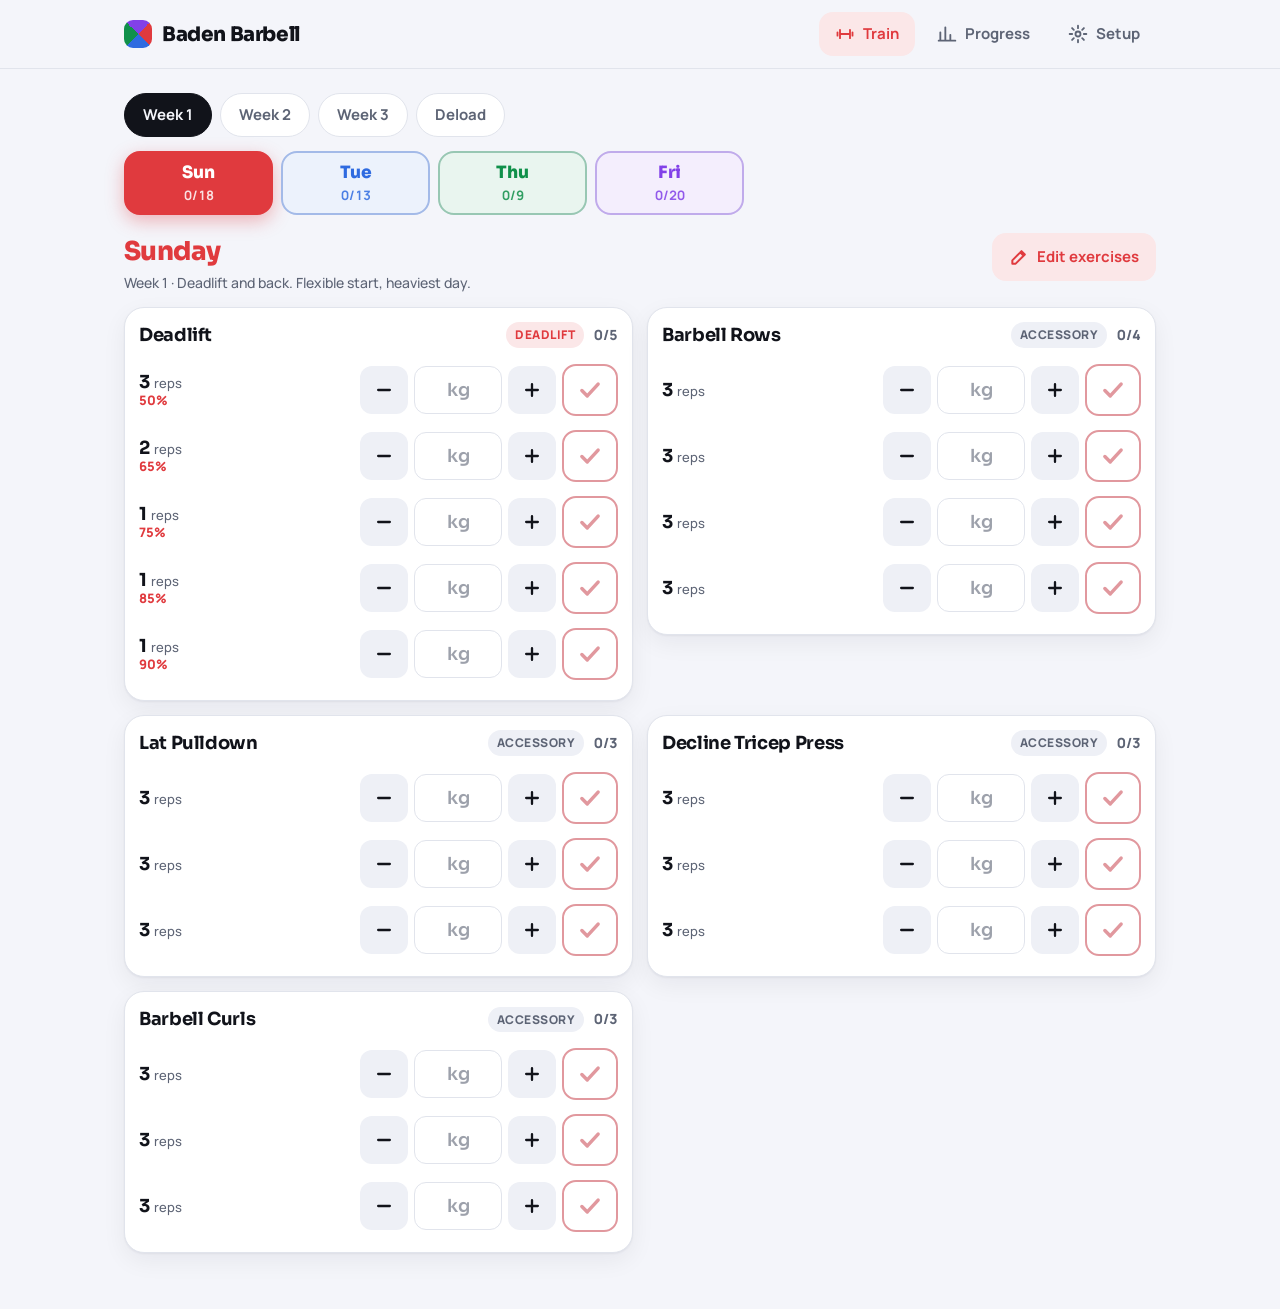
==== index.html @ 3d2f4e99 "Rebuild Baden Barbell as a plain HTML/CSS/JS offline PWA Replaces the Next.js app with a single page" ====
<!doctype html>
<html lang="en">
<head>
  <meta charset="utf-8">
  <meta name="viewport" content="width=device-width, initial-scale=1, viewport-fit=cover">
  <title>Baden Barbell</title>
  <meta name="description" content="Personal workout log">
  <meta name="theme-color" content="#f4f5fa" media="(prefers-color-scheme: light)">
  <meta name="theme-color" content="#0c0e14" media="(prefers-color-scheme: dark)">
  <meta name="mobile-web-app-capable" content="yes">
  <meta name="apple-mobile-web-app-capable" content="yes">
  <meta name="apple-mobile-web-app-status-bar-style" content="default">
  <meta name="apple-mobile-web-app-title" content="Baden Barbell">
  <link rel="manifest" href="manifest.webmanifest">
  <link rel="icon" href="icons/icon.svg" type="image/svg+xml">
  <link rel="apple-touch-icon" href="icons/apple-touch-icon.png">
  <link rel="preconnect" href="https://fonts.googleapis.com">
  <link rel="preconnect" href="https://fonts.gstatic.com" crossorigin>
  <link rel="stylesheet" href="https://fonts.googleapis.com/css2?family=Manrope:wght@400;500;600;700;800&family=Sora:wght@600;700;800&display=swap">
  <link rel="stylesheet" href="styles.css">
</head>
<body data-day="sun">
  <header class="top">
    <div class="top-in">
      <div class="brand">
        <span class="mark" aria-hidden="true"></span>
        <h1>Baden Barbell</h1>
      </div>
      <nav class="tabs" aria-label="Main">
        <button class="tab on" data-act="tab" data-tab="train">
          <svg viewBox="0 0 24 24" aria-hidden="true"><path d="M3 10v4M6 7v10M18 7v10M21 10v4M6 12h12"/></svg>
          <span>Train</span>
        </button>
        <button class="tab" data-act="tab" data-tab="progress">
          <svg viewBox="0 0 24 24" aria-hidden="true"><path d="M4 20V10M10 20V4M16 20v-7M22 20H2"/></svg>
          <span>Progress</span>
        </button>
        <button class="tab" data-act="tab" data-tab="setup">
          <svg viewBox="0 0 24 24" aria-hidden="true"><circle cx="12" cy="12" r="3"/><path d="M12 2v3M12 19v3M2 12h3M19 12h3M4.9 4.9l2.1 2.1M17 17l2.1 2.1M4.9 19.1L7 17M17 7l2.1-2.1"/></svg>
          <span>Setup</span>
        </button>
      </nav>
    </div>
  </header>

  <main>
    <section id="train" class="view"></section>
    <section id="progress" class="view" hidden></section>
    <section id="setup" class="view" hidden></section>
  </main>

  <div id="toast" class="toast" role="status" aria-live="polite"></div>

  <script src="app.js"></script>
</body>
</html>
---- styles.css ----
/* Baden Barbell */
:root {
  --sun: #e03a3e;
  --tue: #2f6be0;
  --thu: #10904a;
  --fri: #8240e8;

  --bg: #f4f5fa;
  --surface: #ffffff;
  --surface-2: #eef0f6;
  --text: #11131a;
  --muted: #5d6475;
  --line: #e1e4ec;
  --shadow: 0 1px 2px rgba(16, 20, 40, .05), 0 8px 24px rgba(16, 20, 40, .06);
  --ink-mix: black;
  --ink-amt: 0%;

  --accent: var(--sun);
  --accent-ink: color-mix(in srgb, var(--accent), var(--ink-mix) var(--ink-amt));
  --accent-soft: color-mix(in srgb, var(--accent) 12%, var(--surface));
  --accent-soft-2: color-mix(in srgb, var(--accent) 22%, var(--surface));

  --radius: 20px;
  --tap: 48px;
  --head: "Sora", system-ui, sans-serif;
  --body: "Manrope", system-ui, sans-serif;
  color-scheme: light;
}

@media (prefers-color-scheme: dark) {
  :root {
    --bg: #0c0e14;
    --surface: #161a23;
    --surface-2: #20242f;
    --text: #f2f4f8;
    --muted: #9aa3b5;
    --line: #2a3040;
    --shadow: none;
    --ink-mix: white;
    --ink-amt: 35%;
    color-scheme: dark;
  }
}

body[data-day="sun"] { --accent: var(--sun); }
body[data-day="tue"] { --accent: var(--tue); }
body[data-day="thu"] { --accent: var(--thu); }
body[data-day="fri"] { --accent: var(--fri); }

* { box-sizing: border-box; }
html { -webkit-text-size-adjust: 100%; }
body {
  margin: 0;
  background: var(--bg);
  color: var(--text);
  font: 500 16px/1.45 var(--body);
  -webkit-tap-highlight-color: transparent;
  padding-bottom: calc(84px + env(safe-area-inset-bottom));
}
h1, h2, h3 { font-family: var(--head); margin: 0; letter-spacing: -.02em; }
button, input, select, textarea { font: inherit; color: inherit; }
button { cursor: pointer; }
[hidden] { display: none !important; }
:focus-visible { outline: 3px solid var(--accent-ink); outline-offset: 2px; }

/* Header */
.top {
  position: sticky; top: 0; z-index: 10;
  background: var(--bg);
  border-bottom: 1px solid var(--line);
  padding-top: env(safe-area-inset-top);
}
.top-in { max-width: 1080px; margin: 0 auto; padding: 10px 16px; display: flex; align-items: center; gap: 16px; }
.brand { display: flex; align-items: center; gap: 10px; }
.brand h1 { font-size: 20px; font-weight: 800; }
.mark {
  width: 28px; height: 28px; border-radius: 9px;
  background: conic-gradient(from 45deg, var(--sun) 0 25%, var(--tue) 0 50%, var(--thu) 0 75%, var(--fri) 0);
}

/* Tabs: bottom bar on phone, top on desktop */
.tabs {
  position: fixed; left: 0; right: 0; bottom: 0; z-index: 10;
  display: grid; grid-template-columns: repeat(3, 1fr);
  background: var(--surface);
  border-top: 1px solid var(--line);
  padding: 6px 8px calc(6px + env(safe-area-inset-bottom));
}
.tab {
  min-height: 60px; border: 0; background: none; border-radius: 14px;
  display: flex; flex-direction: column; align-items: center; justify-content: center; gap: 3px;
  color: var(--muted); font-weight: 700; font-size: 13px;
}
.tab svg { width: 24px; height: 24px; fill: none; stroke: currentColor; stroke-width: 2.2; stroke-linecap: round; stroke-linejoin: round; }
.tab.on { color: var(--accent-ink); background: var(--accent-soft); }

main { max-width: 1080px; margin: 0 auto; padding: 16px; }

/* Week pills */
.pills { display: flex; gap: 8px; overflow-x: auto; scrollbar-width: none; margin: 0 -16px 12px; padding: 0 16px; }
.pills::-webkit-scrollbar { display: none; }
.pill {
  flex: 1 1 0; min-height: 44px; padding: 0 10px; border-radius: 999px;
  border: 1.5px solid var(--line); background: var(--surface);
  font-weight: 700; font-size: 15px; color: var(--muted); white-space: nowrap;
}
.pill.on { background: var(--text); border-color: var(--text); color: var(--bg); }

/* Day buttons */
.days { display: grid; grid-template-columns: repeat(4, 1fr); gap: 8px; margin-bottom: 18px; }
.daybtn {
  --c: var(--sun);
  min-height: 64px; border-radius: 16px; border: 2px solid color-mix(in srgb, var(--c) 35%, var(--line));
  background: color-mix(in srgb, var(--c) 9%, var(--surface));
  color: color-mix(in srgb, var(--c), var(--ink-mix) var(--ink-amt));
  display: flex; flex-direction: column; align-items: center; justify-content: center; gap: 1px;
}
.daybtn .dn { font-family: var(--head); font-weight: 800; font-size: 17px; }
.daybtn .dc { font-size: 13px; font-weight: 700; opacity: .85; font-variant-numeric: tabular-nums; }
.daybtn.on { background: var(--c); border-color: var(--c); color: #fff; box-shadow: 0 6px 18px color-mix(in srgb, var(--c) 35%, transparent); }
.daybtn.full .dc::after { content: " ✓"; }

/* Day head */
.dayhead { display: flex; align-items: flex-start; justify-content: space-between; gap: 12px; margin-bottom: 14px; }
.dayhead h2 { font-size: 26px; font-weight: 800; color: var(--accent-ink); }
.dayhead p { margin: 2px 0 0; color: var(--muted); font-size: 14px; }

.btn {
  min-height: var(--tap); padding: 0 16px; border-radius: 14px;
  border: 1.5px solid var(--line); background: var(--surface); font-weight: 700; font-size: 15px;
  display: inline-flex; align-items: center; justify-content: center; gap: 8px; white-space: nowrap;
}
.btn.primary { background: var(--accent); border-color: var(--accent); color: #fff; }
.btn.soft { background: var(--accent-soft); border-color: transparent; color: var(--accent-ink); }
.btn.danger { color: var(--sun); border-color: color-mix(in srgb, var(--sun) 40%, var(--line)); }
.btn.armed { background: var(--sun); border-color: var(--sun); color: #fff; }
.btn.block { width: 100%; }
.btn svg { width: 20px; height: 20px; fill: none; stroke: currentColor; stroke-width: 2.4; stroke-linecap: round; stroke-linejoin: round; }

/* Exercise cards */
.cards { display: grid; gap: 14px; }
.card {
  background: var(--surface); border-radius: var(--radius); box-shadow: var(--shadow);
  border: 1px solid var(--line); padding: 14px; overflow: hidden;
}
.card-h { display: flex; align-items: center; gap: 10px; margin-bottom: 10px; }
.card-h h3 { font-size: 18px; font-weight: 700; flex: 1; min-width: 0; }
.chip {
  font-size: 12px; font-weight: 800; text-transform: uppercase; letter-spacing: .04em;
  padding: 4px 9px; border-radius: 999px; background: var(--surface-2); color: var(--muted); white-space: nowrap;
}
.chip.lift { background: var(--accent-soft); color: var(--accent-ink); }
.count { font-weight: 800; font-size: 14px; color: var(--muted); font-variant-numeric: tabular-nums; white-space: nowrap; }
.count.full { color: var(--accent-ink); }
.empty { color: var(--muted); font-size: 14px; padding: 6px 2px; }

/* Set rows */
.set {
  display: grid; grid-template-columns: minmax(58px, 1fr) var(--tap) minmax(64px, 88px) var(--tap) 56px;
  align-items: center; gap: 6px; padding: 6px; margin: 0 -6px; border-radius: 14px;
  transition: background .15s;
}
.set + .set { margin-top: 2px; }
.set.done { background: var(--accent-soft); }
.lbl { display: flex; flex-wrap: wrap; align-items: baseline; column-gap: 4px; line-height: 1.15; min-width: 0; }
.lbl b { font-family: var(--head); font-size: 18px; font-weight: 700; }
.lbl span { font-size: 13px; color: var(--muted); }
.lbl em { flex-basis: 100%; font-style: normal; font-weight: 800; font-size: 13px; color: var(--accent-ink); }
.step {
  height: var(--tap); width: var(--tap); border-radius: 12px; border: 0;
  background: var(--surface-2); display: grid; place-items: center;
}
.step svg { width: 20px; height: 20px; stroke: currentColor; stroke-width: 2.8; stroke-linecap: round; fill: none; }
.step:active { transform: scale(.94); }
.wt {
  height: var(--tap); width: 100%; min-width: 0; text-align: center; border-radius: 12px;
  border: 1.5px solid var(--line); background: var(--surface);
  font-family: var(--head); font-size: 18px; font-weight: 700; font-variant-numeric: tabular-nums;
}
.wt::placeholder { color: var(--muted); opacity: .6; font-weight: 600; }
.wt:focus { outline: none; border-color: var(--accent); }
.check {
  height: 52px; width: 56px; border-radius: 14px;
  border: 2px solid color-mix(in srgb, var(--accent) 45%, var(--line)); background: var(--surface);
  color: color-mix(in srgb, var(--accent) 45%, var(--line)); display: grid; place-items: center;
}
.check svg { width: 26px; height: 26px; fill: none; stroke: currentColor; stroke-width: 3.2; stroke-linecap: round; stroke-linejoin: round; }
.set.done .check { background: var(--accent); border-color: var(--accent); color: #fff; }
.check:active { transform: scale(.94); }

/* Edit mode */
.editbar {
  display: flex; align-items: center; gap: 10px; padding: 12px 14px; margin-bottom: 14px;
  border-radius: 16px; background: var(--accent-soft); color: var(--accent-ink); font-weight: 700; font-size: 15px;
}
.editbar input { width: 24px; height: 24px; accent-color: var(--accent); flex: none; }
.editbar label { display: flex; align-items: center; gap: 10px; min-height: 44px; cursor: pointer; }
.field {
  min-height: var(--tap); width: 100%; border-radius: 12px; border: 1.5px solid var(--line);
  background: var(--surface); padding: 0 12px; font-weight: 600; font-size: 16px;
}
.field:focus { outline: none; border-color: var(--accent); }
.erow { display: flex; gap: 8px; align-items: center; }
.erow + .erow, .esets + .erow, .erow + .esets { margin-top: 10px; }
.erow .grow { flex: 1; min-width: 0; }
select.field { width: auto; flex: none; padding-right: 8px; }
.iconbtn { min-width: var(--tap); padding: 0; }
.esets { display: grid; gap: 6px; }
.eset { display: grid; grid-template-columns: 52px 1fr auto; align-items: center; gap: 8px; }
.eset span { font-size: 14px; color: var(--muted); font-weight: 700; }
.eset .pct { color: var(--accent-ink); }
.efoot { display: grid; gap: 10px; margin-top: 16px; }

/* Progress */
.tiles { display: grid; grid-template-columns: repeat(2, 1fr); gap: 10px; margin-bottom: 18px; }
.tile {
  --c: var(--sun);
  border-radius: var(--radius); padding: 14px; color: #fff;
  background: linear-gradient(140deg, var(--c), color-mix(in srgb, var(--c), black 25%));
}
.tile.total { background: linear-gradient(140deg, #1d2130, #3a3f55); }
.tile small { display: block; font-weight: 700; font-size: 13px; opacity: .9; text-transform: uppercase; letter-spacing: .05em; }
.tile b { font-family: var(--head); font-size: 32px; font-weight: 800; line-height: 1.2; }
.tile b i { font-style: normal; font-size: 16px; font-weight: 700; opacity: .85; margin-left: 2px; }
.tile .sub { font-size: 13px; opacity: .85; }
.panel { background: var(--surface); border: 1px solid var(--line); border-radius: var(--radius); box-shadow: var(--shadow); padding: 16px; margin-bottom: 14px; }
.panel h2 { font-size: 18px; margin-bottom: 4px; }
.panel .hint { color: var(--muted); font-size: 14px; margin: 0 0 12px; }
.legend { display: flex; flex-wrap: wrap; gap: 14px; font-size: 14px; font-weight: 700; margin-bottom: 8px; }
.legend span { display: inline-flex; align-items: center; gap: 6px; }
.legend i { width: 12px; height: 12px; border-radius: 4px; display: inline-block; }
.chart { width: 100%; height: auto; display: block; }
.chart text { fill: var(--muted); font-family: var(--body); font-weight: 700; }
.chart .val { fill: var(--text); font-size: 11px; }
.chart .grid { stroke: var(--line); stroke-width: 1; }
.dayrow + .dayrow { border-top: 1px solid var(--line); }
.dayrow-h { display: flex; justify-content: space-between; align-items: baseline; margin-bottom: 6px; }
.dayrow b { font-family: var(--head); font-size: 16px; }
.dayrow .n { font-weight: 800; font-variant-numeric: tabular-nums; font-size: 14px; }
.bar { height: 14px; border-radius: 99px; background: var(--surface-2); overflow: hidden; }
.bar i { display: block; height: 100%; border-radius: 99px; background: var(--c); }
.weekdots { display: flex; flex-wrap: wrap; gap: 4px; margin-top: 6px; }
.dayrow { padding: 10px 0; }
.weekdots .chip { text-transform: none; letter-spacing: 0; font-size: 12px; }

/* Setup */
.maxes { display: grid; gap: 10px; }
.maxrow { display: grid; grid-template-columns: 1fr 140px; align-items: center; gap: 12px; }
.maxrow label { font-weight: 700; display: flex; align-items: center; gap: 10px; }
.maxrow label i { width: 12px; height: 12px; border-radius: 4px; }
.kgwrap { position: relative; }
.kgwrap input { padding-right: 38px; text-align: right; font-family: var(--head); font-weight: 700; }
.kgwrap::after { content: "kg"; position: absolute; right: 12px; top: 50%; transform: translateY(-50%); color: var(--muted); font-weight: 700; pointer-events: none; }
textarea.field { padding: 10px 12px; min-height: 120px; resize: vertical; font: 500 13px/1.4 ui-monospace, Menlo, monospace; }
.stack { display: grid; gap: 10px; }

/* Toast */
.toast {
  position: fixed; left: 50%; bottom: calc(96px + env(safe-area-inset-bottom)); z-index: 30;
  transform: translate(-50%, 20px); opacity: 0; pointer-events: none;
  background: var(--text); color: var(--bg); padding: 12px 18px; border-radius: 14px; font-weight: 700;
  transition: .2s; max-width: calc(100% - 32px); text-align: center;
}
.toast.show { opacity: 1; transform: translate(-50%, 0); }

/* Small phones */
@media (max-width: 360px) {
  :root { --tap: 44px; }
  .set { grid-template-columns: minmax(50px, 1fr) var(--tap) minmax(58px, 76px) var(--tap) 50px; gap: 4px; }
  .check { width: 50px; }
}

/* Desktop */
@media (min-width: 900px) {
  body { padding-bottom: 32px; }
  .top-in { padding: 12px 24px; justify-content: space-between; }
  .tabs { position: static; display: flex; gap: 6px; background: none; border: 0; padding: 0; }
  .tab { flex-direction: row; min-height: 44px; padding: 0 16px; gap: 8px; font-size: 15px; }
  .tab svg { width: 20px; height: 20px; }
  main { padding: 24px; }
  .pills { margin: 0 0 14px; padding: 0; }
  .pill { flex: 0 0 auto; padding: 0 18px; }
  .days { max-width: 620px; }
  .cards { grid-template-columns: repeat(2, 1fr); align-items: start; }
  .tiles { grid-template-columns: repeat(4, 1fr); }
  .cols { display: grid; grid-template-columns: 1fr 1fr; gap: 14px; align-items: start; }
  .toast { bottom: 32px; }
}
@media (prefers-reduced-motion: reduce) { * { transition: none !important; } }
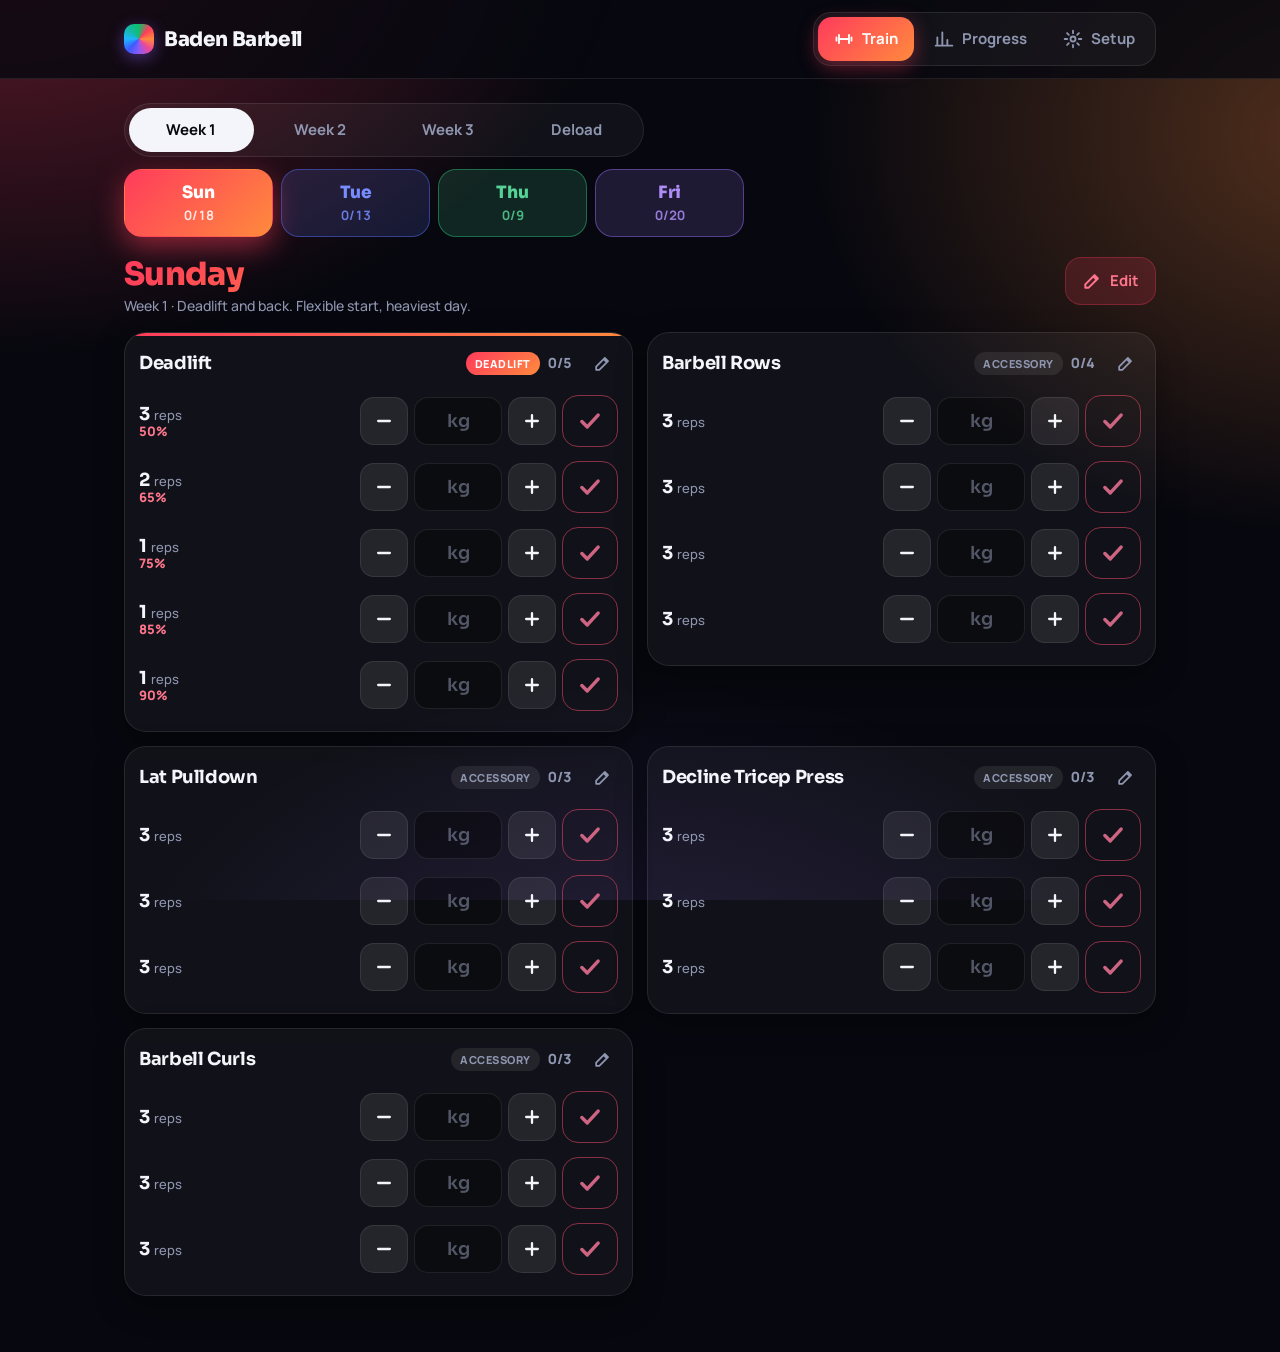
==== commit 620dd7f3: "Dark gradient redesign, editable percentages and easier editing Each day now has its own gradient th" ====
--- a/index.html
+++ b/index.html
@@ -1,15 +1,15 @@
 <!doctype html>
-<html lang="en">
+<html lang="en" data-theme="dark">
 <head>
   <meta charset="utf-8">
   <meta name="viewport" content="width=device-width, initial-scale=1, viewport-fit=cover">
   <title>Baden Barbell</title>
   <meta name="description" content="Personal workout log">
-  <meta name="theme-color" content="#f4f5fa" media="(prefers-color-scheme: light)">
-  <meta name="theme-color" content="#0c0e14" media="(prefers-color-scheme: dark)">
+  <meta name="theme-color" content="#07080f">
+  <script>try{var t=(JSON.parse(localStorage.getItem('badenBarbell.v1'))||{}).theme;if(t)document.documentElement.dataset.theme=t}catch(e){}</script>
   <meta name="mobile-web-app-capable" content="yes">
   <meta name="apple-mobile-web-app-capable" content="yes">
-  <meta name="apple-mobile-web-app-status-bar-style" content="default">
+  <meta name="apple-mobile-web-app-status-bar-style" content="black-translucent">
   <meta name="apple-mobile-web-app-title" content="Baden Barbell">
   <link rel="manifest" href="manifest.webmanifest">
   <link rel="icon" href="icons/icon.svg" type="image/svg+xml">
@@ -20,6 +20,7 @@
   <link rel="stylesheet" href="styles.css">
 </head>
 <body data-day="sun">
+  <div class="glow" aria-hidden="true"></div>
   <header class="top">
     <div class="top-in">
       <div class="brand">
--- a/styles.css
+++ b/styles.css
@@ -1,72 +1,120 @@
 /* Baden Barbell */
 :root {
-  --sun: #e03a3e;
-  --tue: #2f6be0;
-  --thu: #10904a;
-  --fri: #8240e8;
-
-  --bg: #f4f5fa;
-  --surface: #ffffff;
-  --surface-2: #eef0f6;
-  --text: #11131a;
-  --muted: #5d6475;
-  --line: #e1e4ec;
-  --shadow: 0 1px 2px rgba(16, 20, 40, .05), 0 8px 24px rgba(16, 20, 40, .06);
-  --ink-mix: black;
-  --ink-amt: 0%;
-
-  --accent: var(--sun);
-  --accent-ink: color-mix(in srgb, var(--accent), var(--ink-mix) var(--ink-amt));
-  --accent-soft: color-mix(in srgb, var(--accent) 12%, var(--surface));
-  --accent-soft-2: color-mix(in srgb, var(--accent) 22%, var(--surface));
-
-  --radius: 20px;
+  /* Day gradients: a = start, b = end */
+  --sun-a: #ff3b5c; --sun-b: #ff8a3d;
+  --tue-a: #3b5bff; --tue-b: #1fb6ff;
+  --thu-a: #0fbf6a; --thu-b: #14b8a6;
+  --fri-a: #8b5cf6; --fri-b: #ec4899;
+  --sun: var(--sun-a); --tue: var(--tue-a); --thu: var(--thu-a); --fri: var(--fri-a);
+  --sun-grad: linear-gradient(135deg, var(--sun-a), var(--sun-b));
+  --tue-grad: linear-gradient(135deg, var(--tue-a), var(--tue-b));
+  --thu-grad: linear-gradient(135deg, var(--thu-a), var(--thu-b));
+  --fri-grad: linear-gradient(135deg, var(--fri-a), var(--fri-b));
+  --rainbow: linear-gradient(120deg, var(--sun-a), var(--fri-a) 40%, var(--tue-a) 75%, var(--thu-a));
+
+  /* Dark (default) */
+  --bg: #07080f;
+  --surface: rgba(255, 255, 255, .045);
+  --surface-2: rgba(255, 255, 255, .08);
+  --surface-3: rgba(255, 255, 255, .13);
+  --field: rgba(0, 0, 0, .35);
+  --nav: rgba(10, 11, 20, .82);
+  --text: #f4f5fb;
+  --muted: #8f96b0;
+  --line: rgba(255, 255, 255, .09);
+  --shadow: 0 10px 30px rgba(0, 0, 0, .35);
+  --glow-amt: 38%;
+  --ink-mix: white;
+  --ink-amt: 30%;
+  color-scheme: dark;
+
+
+  --radius: 22px;
   --tap: 48px;
   --head: "Sora", system-ui, sans-serif;
   --body: "Manrope", system-ui, sans-serif;
+}
+
+:root[data-theme="light"] {
+  --bg: #f3f4fb;
+  --surface: rgba(255, 255, 255, .78);
+  --surface-2: rgba(16, 20, 40, .06);
+  --surface-3: rgba(16, 20, 40, .1);
+  --field: #ffffff;
+  --nav: rgba(255, 255, 255, .88);
+  --text: #10121c;
+  --muted: #5b6178;
+  --line: rgba(16, 20, 40, .09);
+  --shadow: 0 8px 24px rgba(16, 20, 40, .08);
+  --glow-amt: 22%;
+  --ink-mix: black;
+  --ink-amt: 12%;
   color-scheme: light;
 }
-
-@media (prefers-color-scheme: dark) {
-  :root {
-    --bg: #0c0e14;
-    --surface: #161a23;
-    --surface-2: #20242f;
-    --text: #f2f4f8;
-    --muted: #9aa3b5;
-    --line: #2a3040;
-    --shadow: none;
-    --ink-mix: white;
-    --ink-amt: 35%;
-    color-scheme: dark;
+@media (prefers-color-scheme: light) {
+  :root[data-theme="system"] {
+    --bg: #f3f4fb;
+    --surface: rgba(255, 255, 255, .78);
+    --surface-2: rgba(16, 20, 40, .06);
+    --surface-3: rgba(16, 20, 40, .1);
+    --field: #ffffff;
+    --nav: rgba(255, 255, 255, .88);
+    --text: #10121c;
+    --muted: #5b6178;
+    --line: rgba(16, 20, 40, .09);
+    --shadow: 0 8px 24px rgba(16, 20, 40, .08);
+    --glow-amt: 22%;
+    --ink-mix: black;
+    --ink-amt: 12%;
+    color-scheme: light;
   }
 }
 
-body[data-day="sun"] { --accent: var(--sun); }
-body[data-day="tue"] { --accent: var(--tue); }
-body[data-day="thu"] { --accent: var(--thu); }
-body[data-day="fri"] { --accent: var(--fri); }
+/* Derived accent values live on body so they pick up the selected day */
+body {
+  --accent: var(--sun-a);
+  --accent-2: var(--sun-b);
+  --grad: linear-gradient(135deg, var(--accent), var(--accent-2));
+  --accent-ink: color-mix(in srgb, var(--accent), var(--ink-mix) var(--ink-amt));
+  --accent-soft: color-mix(in srgb, var(--accent) 16%, transparent);
+}
+body[data-day="sun"] { --accent: var(--sun-a); --accent-2: var(--sun-b); }
+body[data-day="tue"] { --accent: var(--tue-a); --accent-2: var(--tue-b); }
+body[data-day="thu"] { --accent: var(--thu-a); --accent-2: var(--thu-b); }
+body[data-day="fri"] { --accent: var(--fri-a); --accent-2: var(--fri-b); }
 
 * { box-sizing: border-box; }
-html { -webkit-text-size-adjust: 100%; }
+html { -webkit-text-size-adjust: 100%; background: var(--bg); }
 body {
-  margin: 0;
-  background: var(--bg);
+  margin: 0; min-height: 100vh;
+  background: transparent;
   color: var(--text);
   font: 500 16px/1.45 var(--body);
   -webkit-tap-highlight-color: transparent;
-  padding-bottom: calc(84px + env(safe-area-inset-bottom));
+  padding-bottom: calc(92px + env(safe-area-inset-bottom));
+}
+/* Coloured glow behind everything, follows the selected day */
+.glow {
+  position: fixed; inset: 0; z-index: -1; pointer-events: none;
+  background:
+    radial-gradient(70vmax 50vmax at 0% -10%, color-mix(in srgb, var(--accent) var(--glow-amt), transparent), transparent 70%),
+    radial-gradient(60vmax 45vmax at 105% 15%, color-mix(in srgb, var(--accent-2) calc(var(--glow-amt) * .8), transparent), transparent 70%),
+    radial-gradient(60vmax 40vmax at 50% 115%, color-mix(in srgb, var(--fri-a) calc(var(--glow-amt) * .45), transparent), transparent 70%);
 }
 h1, h2, h3 { font-family: var(--head); margin: 0; letter-spacing: -.02em; }
 button, input, select, textarea { font: inherit; color: inherit; }
 button { cursor: pointer; }
+button:disabled { opacity: .35; cursor: default; }
 [hidden] { display: none !important; }
 :focus-visible { outline: 3px solid var(--accent-ink); outline-offset: 2px; }
+.grad-text {
+  background: var(--g, var(--grad)); -webkit-background-clip: text; background-clip: text; color: transparent;
+}
 
 /* Header */
 .top {
   position: sticky; top: 0; z-index: 10;
-  background: var(--bg);
+  background: color-mix(in srgb, var(--bg) 80%, transparent);
   border-bottom: 1px solid var(--line);
   padding-top: env(safe-area-inset-top);
 }
@@ -74,155 +122,187 @@
 .brand { display: flex; align-items: center; gap: 10px; }
 .brand h1 { font-size: 20px; font-weight: 800; }
 .mark {
-  width: 28px; height: 28px; border-radius: 9px;
-  background: conic-gradient(from 45deg, var(--sun) 0 25%, var(--tue) 0 50%, var(--thu) 0 75%, var(--fri) 0);
-}
-
-/* Tabs: bottom bar on phone, top on desktop */
+  width: 30px; height: 30px; border-radius: 10px;
+  background: conic-gradient(from 45deg, var(--sun-a), var(--sun-b), var(--fri-b), var(--fri-a), var(--tue-a), var(--tue-b), var(--thu-b), var(--thu-a), var(--sun-a));
+  box-shadow: 0 4px 16px color-mix(in srgb, var(--fri-a) 45%, transparent);
+}
+
+/* Tabs: floating bar on phone, top on desktop */
 .tabs {
-  position: fixed; left: 0; right: 0; bottom: 0; z-index: 10;
-  display: grid; grid-template-columns: repeat(3, 1fr);
-  background: var(--surface);
-  border-top: 1px solid var(--line);
-  padding: 6px 8px calc(6px + env(safe-area-inset-bottom));
+  position: fixed; left: 12px; right: 12px; bottom: calc(10px + env(safe-area-inset-bottom)); z-index: 10;
+  display: grid; grid-template-columns: repeat(3, 1fr); gap: 4px;
+  background: var(--nav);
+  -webkit-backdrop-filter: blur(18px) saturate(1.6); backdrop-filter: blur(18px) saturate(1.6);
+  border: 1px solid var(--line); border-radius: 24px; padding: 6px;
+  box-shadow: 0 12px 40px rgba(0, 0, 0, .4);
 }
 .tab {
-  min-height: 60px; border: 0; background: none; border-radius: 14px;
+  min-height: 58px; border: 0; background: none; border-radius: 18px;
   display: flex; flex-direction: column; align-items: center; justify-content: center; gap: 3px;
   color: var(--muted); font-weight: 700; font-size: 13px;
 }
 .tab svg { width: 24px; height: 24px; fill: none; stroke: currentColor; stroke-width: 2.2; stroke-linecap: round; stroke-linejoin: round; }
-.tab.on { color: var(--accent-ink); background: var(--accent-soft); }
+.tab.on { color: #fff; background: var(--grad); box-shadow: 0 6px 20px color-mix(in srgb, var(--accent) 40%, transparent); }
 
 main { max-width: 1080px; margin: 0 auto; padding: 16px; }
 
 /* Week pills */
-.pills { display: flex; gap: 8px; overflow-x: auto; scrollbar-width: none; margin: 0 -16px 12px; padding: 0 16px; }
-.pills::-webkit-scrollbar { display: none; }
+.pills {
+  display: flex; gap: 4px; margin-bottom: 12px; padding: 4px;
+  background: var(--surface); border: 1px solid var(--line); border-radius: 999px;
+}
 .pill {
-  flex: 1 1 0; min-height: 44px; padding: 0 10px; border-radius: 999px;
-  border: 1.5px solid var(--line); background: var(--surface);
+  flex: 1 1 0; min-height: 44px; padding: 0 8px; border-radius: 999px; border: 0; background: none;
   font-weight: 700; font-size: 15px; color: var(--muted); white-space: nowrap;
 }
-.pill.on { background: var(--text); border-color: var(--text); color: var(--bg); }
+.pill.on { background: var(--text); color: var(--bg); }
 
 /* Day buttons */
-.days { display: grid; grid-template-columns: repeat(4, 1fr); gap: 8px; margin-bottom: 18px; }
+.days { display: grid; grid-template-columns: repeat(4, 1fr); gap: 8px; margin-bottom: 20px; }
 .daybtn {
-  --c: var(--sun);
-  min-height: 64px; border-radius: 16px; border: 2px solid color-mix(in srgb, var(--c) 35%, var(--line));
-  background: color-mix(in srgb, var(--c) 9%, var(--surface));
+  --c: var(--sun); --g: var(--sun-grad);
+  position: relative; min-height: 68px; border-radius: 18px;
+  border: 1px solid color-mix(in srgb, var(--c) 40%, var(--line));
+  background: color-mix(in srgb, var(--c) 12%, var(--surface));
   color: color-mix(in srgb, var(--c), var(--ink-mix) var(--ink-amt));
   display: flex; flex-direction: column; align-items: center; justify-content: center; gap: 1px;
-}
+  transition: transform .15s;
+}
+.daybtn:active { transform: scale(.96); }
 .daybtn .dn { font-family: var(--head); font-weight: 800; font-size: 17px; }
 .daybtn .dc { font-size: 13px; font-weight: 700; opacity: .85; font-variant-numeric: tabular-nums; }
-.daybtn.on { background: var(--c); border-color: var(--c); color: #fff; box-shadow: 0 6px 18px color-mix(in srgb, var(--c) 35%, transparent); }
+.daybtn.on {
+  background: var(--g); border-color: transparent; color: #fff;
+  box-shadow: 0 10px 28px color-mix(in srgb, var(--c) 50%, transparent);
+}
 .daybtn.full .dc::after { content: " ✓"; }
 
 /* Day head */
-.dayhead { display: flex; align-items: flex-start; justify-content: space-between; gap: 12px; margin-bottom: 14px; }
-.dayhead h2 { font-size: 26px; font-weight: 800; color: var(--accent-ink); }
-.dayhead p { margin: 2px 0 0; color: var(--muted); font-size: 14px; }
+.dayhead { display: flex; align-items: flex-start; justify-content: space-between; gap: 12px; margin-bottom: 16px; }
+.dayhead h2 { font-size: 32px; font-weight: 800; line-height: 1.1; }
+.dayhead p { margin: 4px 0 0; color: var(--muted); font-size: 14px; }
 
 .btn {
-  min-height: var(--tap); padding: 0 16px; border-radius: 14px;
-  border: 1.5px solid var(--line); background: var(--surface); font-weight: 700; font-size: 15px;
+  min-height: var(--tap); padding: 0 16px; border-radius: 16px;
+  border: 1px solid var(--line); background: var(--surface-2); font-weight: 700; font-size: 15px;
   display: inline-flex; align-items: center; justify-content: center; gap: 8px; white-space: nowrap;
-}
-.btn.primary { background: var(--accent); border-color: var(--accent); color: #fff; }
-.btn.soft { background: var(--accent-soft); border-color: transparent; color: var(--accent-ink); }
-.btn.danger { color: var(--sun); border-color: color-mix(in srgb, var(--sun) 40%, var(--line)); }
-.btn.armed { background: var(--sun); border-color: var(--sun); color: #fff; }
+  transition: transform .12s;
+}
+.btn:active:not(:disabled) { transform: scale(.97); }
+.btn.primary { background: var(--grad); border-color: transparent; color: #fff; box-shadow: 0 8px 22px color-mix(in srgb, var(--accent) 35%, transparent); }
+.btn.soft { background: var(--accent-soft); border-color: color-mix(in srgb, var(--accent) 30%, transparent); color: var(--accent-ink); }
+.btn.danger { background: color-mix(in srgb, var(--sun-a) 10%, transparent); color: color-mix(in srgb, var(--sun-a), var(--ink-mix) var(--ink-amt)); border-color: color-mix(in srgb, var(--sun-a) 35%, transparent); }
+.btn.armed { background: var(--sun-grad); border-color: transparent; color: #fff; }
 .btn.block { width: 100%; }
-.btn svg { width: 20px; height: 20px; fill: none; stroke: currentColor; stroke-width: 2.4; stroke-linecap: round; stroke-linejoin: round; }
+.btn svg { width: 20px; height: 20px; fill: none; stroke: currentColor; stroke-width: 2.4; stroke-linecap: round; stroke-linejoin: round; flex: none; }
 
 /* Exercise cards */
 .cards { display: grid; gap: 14px; }
 .card {
-  background: var(--surface); border-radius: var(--radius); box-shadow: var(--shadow);
-  border: 1px solid var(--line); padding: 14px; overflow: hidden;
-}
-.card-h { display: flex; align-items: center; gap: 10px; margin-bottom: 10px; }
+  position: relative; background: var(--surface); border-radius: var(--radius);
+  border: 1px solid var(--line); padding: 14px; overflow: hidden; box-shadow: var(--shadow);
+}
+.card.main::before {
+  content: ""; position: absolute; left: 0; right: 0; top: 0; height: 3px; background: var(--grad);
+}
+.card-h { display: flex; align-items: center; gap: 8px; margin-bottom: 10px; }
 .card-h h3 { font-size: 18px; font-weight: 700; flex: 1; min-width: 0; }
 .chip {
-  font-size: 12px; font-weight: 800; text-transform: uppercase; letter-spacing: .04em;
+  font-size: 11px; font-weight: 800; text-transform: uppercase; letter-spacing: .05em;
   padding: 4px 9px; border-radius: 999px; background: var(--surface-2); color: var(--muted); white-space: nowrap;
 }
-.chip.lift { background: var(--accent-soft); color: var(--accent-ink); }
+.chip.lift { background: var(--grad); color: #fff; }
 .count { font-weight: 800; font-size: 14px; color: var(--muted); font-variant-numeric: tabular-nums; white-space: nowrap; }
 .count.full { color: var(--accent-ink); }
+.pen {
+  width: 44px; height: 44px; margin: -6px -6px -6px 0; border: 0; border-radius: 12px; background: none;
+  color: var(--muted); display: grid; place-items: center; flex: none;
+}
+.pen svg { width: 19px; height: 19px; fill: none; stroke: currentColor; stroke-width: 2.2; stroke-linecap: round; stroke-linejoin: round; }
+.pen:active { background: var(--surface-2); }
 .empty { color: var(--muted); font-size: 14px; padding: 6px 2px; }
 
 /* Set rows */
 .set {
   display: grid; grid-template-columns: minmax(58px, 1fr) var(--tap) minmax(64px, 88px) var(--tap) 56px;
-  align-items: center; gap: 6px; padding: 6px; margin: 0 -6px; border-radius: 14px;
-  transition: background .15s;
+  align-items: center; gap: 6px; padding: 6px; margin: 0 -6px; border-radius: 16px;
+  transition: background .2s;
 }
 .set + .set { margin-top: 2px; }
-.set.done { background: var(--accent-soft); }
+.set.done { background: linear-gradient(90deg, color-mix(in srgb, var(--accent) 22%, transparent), color-mix(in srgb, var(--accent-2) 8%, transparent)); }
 .lbl { display: flex; flex-wrap: wrap; align-items: baseline; column-gap: 4px; line-height: 1.15; min-width: 0; }
 .lbl b { font-family: var(--head); font-size: 18px; font-weight: 700; }
 .lbl span { font-size: 13px; color: var(--muted); }
 .lbl em { flex-basis: 100%; font-style: normal; font-weight: 800; font-size: 13px; color: var(--accent-ink); }
 .step {
-  height: var(--tap); width: var(--tap); border-radius: 12px; border: 0;
+  height: var(--tap); width: var(--tap); border-radius: 14px; border: 1px solid var(--line);
   background: var(--surface-2); display: grid; place-items: center;
 }
 .step svg { width: 20px; height: 20px; stroke: currentColor; stroke-width: 2.8; stroke-linecap: round; fill: none; }
-.step:active { transform: scale(.94); }
+.step:active { transform: scale(.92); background: var(--surface-3); }
 .wt {
-  height: var(--tap); width: 100%; min-width: 0; text-align: center; border-radius: 12px;
-  border: 1.5px solid var(--line); background: var(--surface);
+  height: var(--tap); width: 100%; min-width: 0; text-align: center; border-radius: 14px;
+  border: 1px solid var(--line); background: var(--field);
   font-family: var(--head); font-size: 18px; font-weight: 700; font-variant-numeric: tabular-nums;
 }
-.wt::placeholder { color: var(--muted); opacity: .6; font-weight: 600; }
-.wt:focus { outline: none; border-color: var(--accent); }
+.wt::placeholder { color: var(--muted); opacity: .55; font-weight: 600; }
+.wt:focus { outline: none; border-color: var(--accent); box-shadow: 0 0 0 3px color-mix(in srgb, var(--accent) 25%, transparent); }
 .check {
-  height: 52px; width: 56px; border-radius: 14px;
-  border: 2px solid color-mix(in srgb, var(--accent) 45%, var(--line)); background: var(--surface);
-  color: color-mix(in srgb, var(--accent) 45%, var(--line)); display: grid; place-items: center;
+  height: 52px; width: 56px; border-radius: 16px;
+  border: 1.5px solid color-mix(in srgb, var(--accent) 45%, var(--line)); background: none;
+  color: color-mix(in srgb, var(--accent) 55%, var(--muted)); display: grid; place-items: center;
+  transition: transform .12s, box-shadow .2s;
 }
 .check svg { width: 26px; height: 26px; fill: none; stroke: currentColor; stroke-width: 3.2; stroke-linecap: round; stroke-linejoin: round; }
-.set.done .check { background: var(--accent); border-color: var(--accent); color: #fff; }
-.check:active { transform: scale(.94); }
+.set.done .check { background: var(--grad); border-color: transparent; color: #fff; box-shadow: 0 6px 18px color-mix(in srgb, var(--accent) 45%, transparent); }
+.check:active { transform: scale(.92); }
 
 /* Edit mode */
 .editbar {
-  display: flex; align-items: center; gap: 10px; padding: 12px 14px; margin-bottom: 14px;
-  border-radius: 16px; background: var(--accent-soft); color: var(--accent-ink); font-weight: 700; font-size: 15px;
-}
+  padding: 12px 14px; margin-bottom: 14px; border-radius: 18px;
+  background: var(--accent-soft); border: 1px solid color-mix(in srgb, var(--accent) 30%, transparent);
+}
+.editbar p { margin: 0 0 4px; font-size: 14px; color: var(--text); opacity: .85; }
+.editbar label { display: flex; align-items: center; gap: 10px; min-height: 44px; cursor: pointer; font-weight: 700; color: var(--accent-ink); }
 .editbar input { width: 24px; height: 24px; accent-color: var(--accent); flex: none; }
-.editbar label { display: flex; align-items: center; gap: 10px; min-height: 44px; cursor: pointer; }
 .field {
-  min-height: var(--tap); width: 100%; border-radius: 12px; border: 1.5px solid var(--line);
-  background: var(--surface); padding: 0 12px; font-weight: 600; font-size: 16px;
-}
-.field:focus { outline: none; border-color: var(--accent); }
+  min-height: var(--tap); width: 100%; border-radius: 14px; border: 1px solid var(--line);
+  background: var(--field); padding: 0 12px; font-weight: 600; font-size: 16px;
+}
+.field:focus { outline: none; border-color: var(--accent); box-shadow: 0 0 0 3px color-mix(in srgb, var(--accent) 25%, transparent); }
+.ename { font-family: var(--head); font-weight: 700; font-size: 18px; }
+select.field { padding-right: 8px; }
+select.field option { background: #161a26; color: #f4f5fb; }
 .erow { display: flex; gap: 8px; align-items: center; }
 .erow + .erow, .esets + .erow, .erow + .esets { margin-top: 10px; }
 .erow .grow { flex: 1; min-width: 0; }
-select.field { width: auto; flex: none; padding-right: 8px; }
 .iconbtn { min-width: var(--tap); padding: 0; }
 .esets { display: grid; gap: 6px; }
-.eset { display: grid; grid-template-columns: 52px 1fr auto; align-items: center; gap: 8px; }
-.eset span { font-size: 14px; color: var(--muted); font-weight: 700; }
-.eset .pct { color: var(--accent-ink); }
+.eset { display: grid; grid-template-columns: 40px 1fr 1fr; align-items: center; gap: 8px; }
+.eset > span { font-size: 15px; color: var(--muted); font-weight: 800; text-align: center; }
+.eset.ehead span { font-size: 11px; text-transform: uppercase; letter-spacing: .06em; text-align: left; }
+.eset.ehead span:first-child { text-align: center; }
+.pctwrap { position: relative; }
+.pctwrap .field { padding-right: 30px; color: var(--accent-ink); }
+.pctwrap::after { content: "%"; position: absolute; right: 12px; top: 50%; transform: translateY(-50%); color: var(--muted); font-weight: 700; pointer-events: none; }
 .efoot { display: grid; gap: 10px; margin-top: 16px; }
 
 /* Progress */
-.tiles { display: grid; grid-template-columns: repeat(2, 1fr); gap: 10px; margin-bottom: 18px; }
+.tiles { display: grid; grid-template-columns: repeat(2, 1fr); gap: 10px; margin-bottom: 16px; }
 .tile {
-  --c: var(--sun);
-  border-radius: var(--radius); padding: 14px; color: #fff;
-  background: linear-gradient(140deg, var(--c), color-mix(in srgb, var(--c), black 25%));
-}
-.tile.total { background: linear-gradient(140deg, #1d2130, #3a3f55); }
-.tile small { display: block; font-weight: 700; font-size: 13px; opacity: .9; text-transform: uppercase; letter-spacing: .05em; }
-.tile b { font-family: var(--head); font-size: 32px; font-weight: 800; line-height: 1.2; }
+  position: relative; overflow: hidden;
+  border-radius: var(--radius); padding: 16px; color: #fff; background: var(--g);
+  box-shadow: 0 12px 30px rgba(0, 0, 0, .25);
+}
+.tile::after {
+  content: ""; position: absolute; width: 140px; height: 140px; right: -50px; top: -60px; border-radius: 50%;
+  background: rgba(255, 255, 255, .16);
+}
+.tile.total { background: var(--rainbow); }
+.tile small { display: block; font-weight: 800; font-size: 12px; opacity: .9; text-transform: uppercase; letter-spacing: .06em; }
+.tile b { font-family: var(--head); font-size: 34px; font-weight: 800; line-height: 1.2; }
 .tile b i { font-style: normal; font-size: 16px; font-weight: 700; opacity: .85; margin-left: 2px; }
-.tile .sub { font-size: 13px; opacity: .85; }
+.tile .sub { font-size: 13px; opacity: .9; }
 .panel { background: var(--surface); border: 1px solid var(--line); border-radius: var(--radius); box-shadow: var(--shadow); padding: 16px; margin-bottom: 14px; }
 .panel h2 { font-size: 18px; margin-bottom: 4px; }
 .panel .hint { color: var(--muted); font-size: 14px; margin: 0 0 12px; }
@@ -233,14 +313,14 @@
 .chart text { fill: var(--muted); font-family: var(--body); font-weight: 700; }
 .chart .val { fill: var(--text); font-size: 11px; }
 .chart .grid { stroke: var(--line); stroke-width: 1; }
+.dayrow { padding: 10px 0; }
 .dayrow + .dayrow { border-top: 1px solid var(--line); }
 .dayrow-h { display: flex; justify-content: space-between; align-items: baseline; margin-bottom: 6px; }
 .dayrow b { font-family: var(--head); font-size: 16px; }
 .dayrow .n { font-weight: 800; font-variant-numeric: tabular-nums; font-size: 14px; }
-.bar { height: 14px; border-radius: 99px; background: var(--surface-2); overflow: hidden; }
-.bar i { display: block; height: 100%; border-radius: 99px; background: var(--c); }
-.weekdots { display: flex; flex-wrap: wrap; gap: 4px; margin-top: 6px; }
-.dayrow { padding: 10px 0; }
+.bar { height: 12px; border-radius: 99px; background: var(--surface-2); overflow: hidden; }
+.bar i { display: block; height: 100%; border-radius: 99px; background: var(--g); }
+.weekdots { display: flex; flex-wrap: wrap; gap: 4px; margin-top: 8px; }
 .weekdots .chip { text-transform: none; letter-spacing: 0; font-size: 12px; }
 
 /* Setup */
@@ -253,12 +333,15 @@
 .kgwrap::after { content: "kg"; position: absolute; right: 12px; top: 50%; transform: translateY(-50%); color: var(--muted); font-weight: 700; pointer-events: none; }
 textarea.field { padding: 10px 12px; min-height: 120px; resize: vertical; font: 500 13px/1.4 ui-monospace, Menlo, monospace; }
 .stack { display: grid; gap: 10px; }
+.seg { display: grid; grid-template-columns: repeat(3, 1fr); gap: 4px; padding: 4px; border-radius: 18px; background: var(--surface-2); }
+.seg button { min-height: 44px; border: 0; border-radius: 14px; background: none; font-weight: 700; color: var(--muted); }
+.seg button.on { background: var(--rainbow); color: #fff; }
 
 /* Toast */
 .toast {
-  position: fixed; left: 50%; bottom: calc(96px + env(safe-area-inset-bottom)); z-index: 30;
+  position: fixed; left: 50%; bottom: calc(104px + env(safe-area-inset-bottom)); z-index: 30;
   transform: translate(-50%, 20px); opacity: 0; pointer-events: none;
-  background: var(--text); color: var(--bg); padding: 12px 18px; border-radius: 14px; font-weight: 700;
+  background: var(--text); color: var(--bg); padding: 12px 18px; border-radius: 16px; font-weight: 700;
   transition: .2s; max-width: calc(100% - 32px); text-align: center;
 }
 .toast.show { opacity: 1; transform: translate(-50%, 0); }
@@ -274,16 +357,16 @@
 @media (min-width: 900px) {
   body { padding-bottom: 32px; }
   .top-in { padding: 12px 24px; justify-content: space-between; }
-  .tabs { position: static; display: flex; gap: 6px; background: none; border: 0; padding: 0; }
-  .tab { flex-direction: row; min-height: 44px; padding: 0 16px; gap: 8px; font-size: 15px; }
+  .tabs { position: static; display: flex; background: var(--surface); box-shadow: none; border-radius: 18px; padding: 4px; -webkit-backdrop-filter: none; backdrop-filter: none; }
+  .tab { flex-direction: row; min-height: 44px; padding: 0 16px; gap: 8px; font-size: 15px; border-radius: 14px; }
   .tab svg { width: 20px; height: 20px; }
   main { padding: 24px; }
-  .pills { margin: 0 0 14px; padding: 0; }
-  .pill { flex: 0 0 auto; padding: 0 18px; }
+  .pills { max-width: 520px; }
   .days { max-width: 620px; }
   .cards { grid-template-columns: repeat(2, 1fr); align-items: start; }
   .tiles { grid-template-columns: repeat(4, 1fr); }
   .cols { display: grid; grid-template-columns: 1fr 1fr; gap: 14px; align-items: start; }
+  .cols > .panel { margin-bottom: 0; }
   .toast { bottom: 32px; }
 }
 @media (prefers-reduced-motion: reduce) { * { transition: none !important; } }
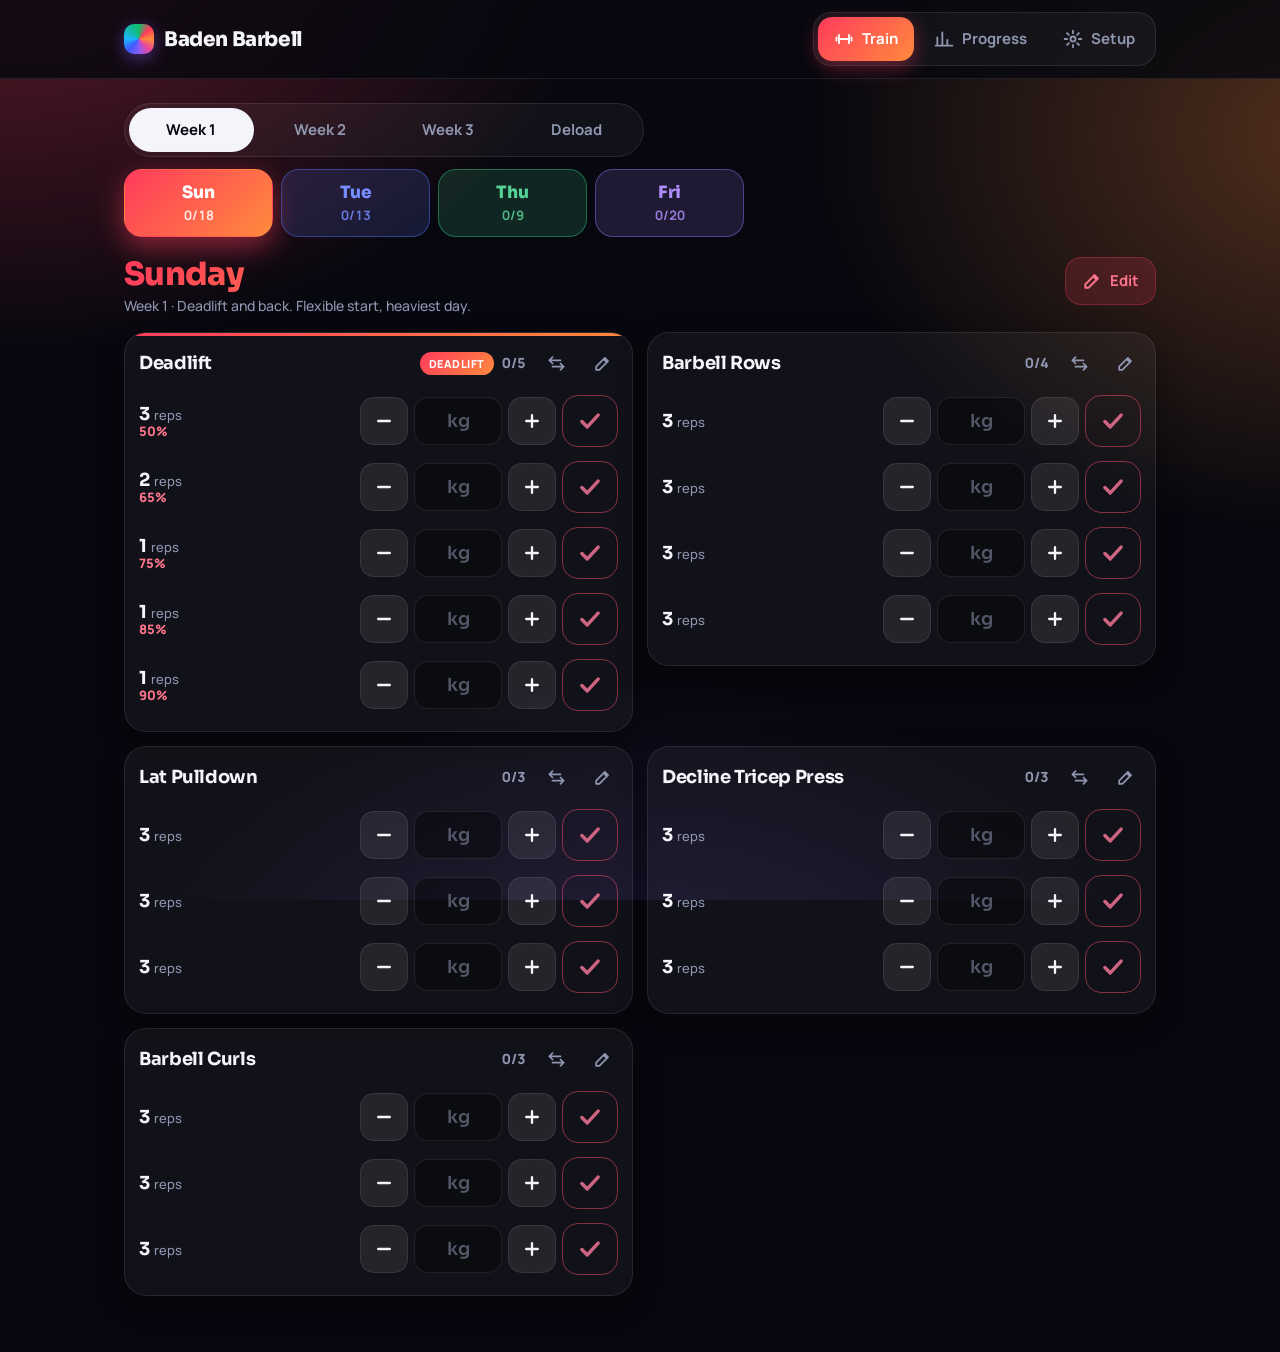
==== commit da2a09f5: "Swap exercises from the workout screen and type any name Each card now has a swap button (tapping th" ====
--- a/index.html
+++ b/index.html
@@ -50,6 +50,8 @@
     <section id="setup" class="view" hidden></section>
   </main>
 
+  <dialog id="sheet" class="sheet" aria-label="Choose exercise"></dialog>
+
   <div id="toast" class="toast" role="status" aria-live="polite"></div>
 
   <script src="app.js"></script>
--- a/styles.css
+++ b/styles.css
@@ -24,6 +24,7 @@
   --line: rgba(255, 255, 255, .09);
   --shadow: 0 10px 30px rgba(0, 0, 0, .35);
   --glow-amt: 38%;
+  --sheet-bg: #121420;
   --ink-mix: white;
   --ink-amt: 30%;
   color-scheme: dark;
@@ -47,6 +48,7 @@
   --line: rgba(16, 20, 40, .09);
   --shadow: 0 8px 24px rgba(16, 20, 40, .08);
   --glow-amt: 22%;
+    --sheet-bg: #ffffff;
   --ink-mix: black;
   --ink-amt: 12%;
   color-scheme: light;
@@ -64,6 +66,7 @@
     --line: rgba(16, 20, 40, .09);
     --shadow: 0 8px 24px rgba(16, 20, 40, .08);
     --glow-amt: 22%;
+    --sheet-bg: #ffffff;
     --ink-mix: black;
     --ink-amt: 12%;
     color-scheme: light;
@@ -346,6 +349,35 @@
 }
 .toast.show { opacity: 1; transform: translate(-50%, 0); }
 
+/* Swap / add sheet */
+.exname { all: unset; cursor: pointer; font: inherit; border-radius: 8px; display: inline-flex; align-items: center; min-height: 44px; min-width: 44px; margin: -8px 0; }
+.exname:focus-visible { outline: 3px solid var(--accent-ink); outline-offset: 2px; }
+.sheet {
+  border: 0; padding: 0; background: none; color: var(--text);
+  width: calc(100% - 24px); max-width: 560px;
+  margin: calc(12px + env(safe-area-inset-top)) auto auto; max-height: calc(100% - 24px);
+}
+.sheet::backdrop { background: rgba(3, 4, 10, .6); -webkit-backdrop-filter: blur(6px); backdrop-filter: blur(6px); }
+.sheet-in {
+  display: grid; gap: 12px; padding: 16px; border-radius: 26px;
+  background: linear-gradient(160deg, color-mix(in srgb, var(--accent) 14%, var(--sheet-bg)), var(--sheet-bg) 55%);
+  border: 1px solid var(--line); box-shadow: 0 24px 60px rgba(0, 0, 0, .5);
+}
+.sheet-h { display: flex; align-items: center; justify-content: space-between; }
+.sheet-h h2 { font-size: 22px; }
+.sheet-in .hint { margin: 0; color: var(--muted); font-size: 14px; }
+.sheet-in .hint b { color: var(--text); }
+.sheet-lbl { font-weight: 700; color: var(--muted); }
+#sheet-lift { width: 170px; flex: none; }
+.sugs { display: flex; flex-wrap: wrap; gap: 8px; max-height: 38vh; overflow-y: auto; }
+.sug {
+  min-height: 44px; padding: 0 14px; border-radius: 999px; border: 1px solid var(--line);
+  background: var(--surface-2); font-weight: 700; font-size: 15px;
+}
+.sug:active { transform: scale(.96); }
+.sug.new { background: var(--grad); border-color: transparent; color: #fff; }
+@media (min-width: 900px) { .sheet { margin-top: 12vh; } }
+
 /* Small phones */
 @media (max-width: 360px) {
   :root { --tap: 44px; }
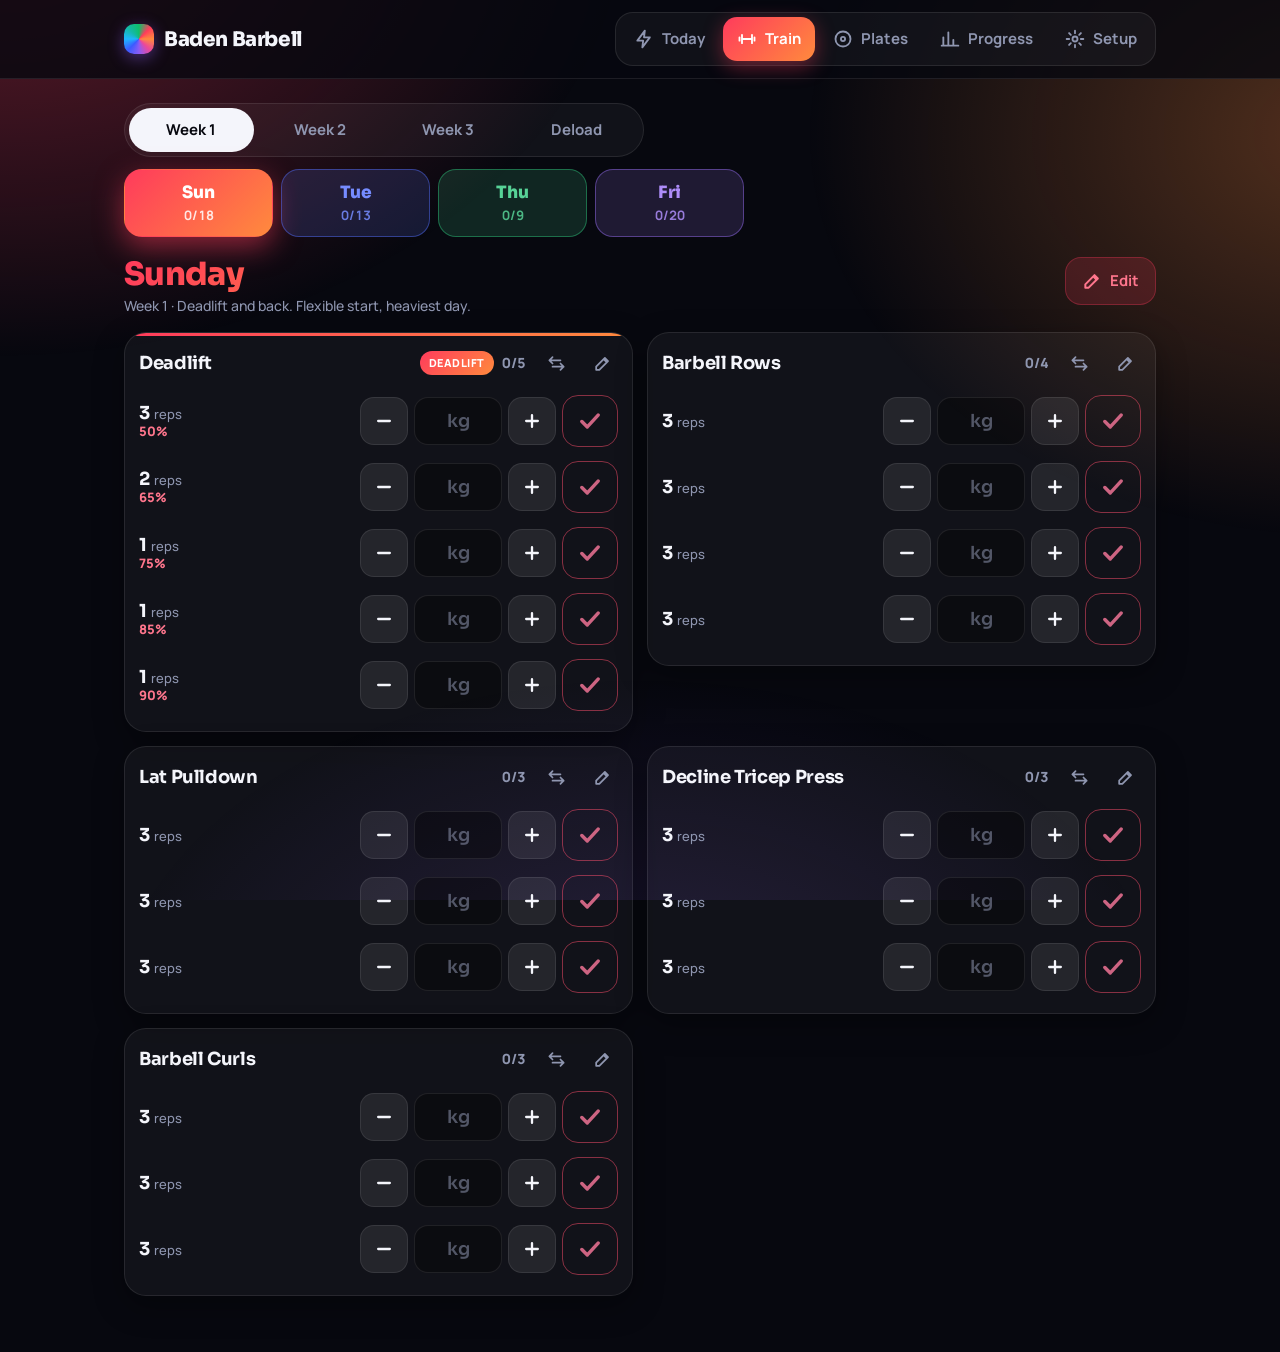
==== commit b7878a47: "Add live Today dashboard, plate calculator and animations Today: progress ring, live session and res" ====
--- a/index.html
+++ b/index.html
@@ -28,9 +28,18 @@
         <h1>Baden Barbell</h1>
       </div>
       <nav class="tabs" aria-label="Main">
+        <span class="tabpill" aria-hidden="true"></span>
+        <button class="tab" data-act="tab" data-tab="today">
+          <svg viewBox="0 0 24 24" aria-hidden="true"><path d="M13 2L4 14h7l-1 8 9-12h-7z"/></svg>
+          <span>Today</span>
+        </button>
         <button class="tab on" data-act="tab" data-tab="train">
           <svg viewBox="0 0 24 24" aria-hidden="true"><path d="M3 10v4M6 7v10M18 7v10M21 10v4M6 12h12"/></svg>
           <span>Train</span>
+        </button>
+        <button class="tab" data-act="tab" data-tab="plates">
+          <svg viewBox="0 0 24 24" aria-hidden="true"><circle cx="12" cy="12" r="9"/><circle cx="12" cy="12" r="2.5"/></svg>
+          <span>Plates</span>
         </button>
         <button class="tab" data-act="tab" data-tab="progress">
           <svg viewBox="0 0 24 24" aria-hidden="true"><path d="M4 20V10M10 20V4M16 20v-7M22 20H2"/></svg>
@@ -45,13 +54,16 @@
   </header>
 
   <main>
+    <section id="today" class="view" hidden></section>
     <section id="train" class="view"></section>
+    <section id="plates" class="view" hidden></section>
     <section id="progress" class="view" hidden></section>
     <section id="setup" class="view" hidden></section>
   </main>
 
   <dialog id="sheet" class="sheet" aria-label="Choose exercise"></dialog>
 
+  <button id="rest" class="restpill" data-act="resthide" hidden aria-label="Rest timer, tap to hide"><i class="dot"></i>Rest <b>0:00</b></button>
   <div id="toast" class="toast" role="status" aria-live="polite"></div>
 
   <script src="app.js"></script>
--- a/styles.css
+++ b/styles.css
@@ -133,19 +133,27 @@
 /* Tabs: floating bar on phone, top on desktop */
 .tabs {
   position: fixed; left: 12px; right: 12px; bottom: calc(10px + env(safe-area-inset-bottom)); z-index: 10;
-  display: grid; grid-template-columns: repeat(3, 1fr); gap: 4px;
+  display: grid; grid-template-columns: repeat(5, 1fr); gap: 4px;
   background: var(--nav);
   -webkit-backdrop-filter: blur(18px) saturate(1.6); backdrop-filter: blur(18px) saturate(1.6);
   border: 1px solid var(--line); border-radius: 24px; padding: 6px;
   box-shadow: 0 12px 40px rgba(0, 0, 0, .4);
 }
 .tab {
-  min-height: 58px; border: 0; background: none; border-radius: 18px;
+  position: relative; z-index: 1;
+  min-height: 58px; border: 0; background: none; border-radius: 18px; padding: 0;
   display: flex; flex-direction: column; align-items: center; justify-content: center; gap: 3px;
-  color: var(--muted); font-weight: 700; font-size: 13px;
+  color: var(--muted); font-weight: 700; font-size: 12px; transition: color .25s;
+}
+.tabpill {
+  position: absolute; top: 6px; bottom: 6px; left: 6px; border-radius: 18px;
+  width: calc((100% - 12px - 16px) / 5);
+  background: var(--grad); box-shadow: 0 6px 20px color-mix(in srgb, var(--accent) 40%, transparent);
+  transform: translateX(calc(var(--ti, 1) * (100% + 4px)));
+  transition: transform .45s cubic-bezier(.3, 1.35, .45, 1);
 }
 .tab svg { width: 24px; height: 24px; fill: none; stroke: currentColor; stroke-width: 2.2; stroke-linecap: round; stroke-linejoin: round; }
-.tab.on { color: #fff; background: var(--grad); box-shadow: 0 6px 20px color-mix(in srgb, var(--accent) 40%, transparent); }
+.tab.on { color: #fff; }
 
 main { max-width: 1080px; margin: 0 auto; padding: 16px; }
 
@@ -378,6 +386,202 @@
 .sug.new { background: var(--grad); border-color: transparent; color: #fff; }
 @media (min-width: 900px) { .sheet { margin-top: 12vh; } }
 
+/* ---------- Plate line on set rows ---------- */
+.pl-line {
+  grid-column: 1 / -1; display: flex; align-items: center; gap: 8px; min-height: 24px;
+  padding: 0 2px; font-size: 12px; color: var(--muted); font-weight: 700;
+}
+.pl-line:empty { display: none; }
+.pl-line em { font-style: normal; font-weight: 600; opacity: .8; }
+.pl-line strong { color: var(--sun-b); }
+.pl-line.big { font-size: 14px; min-height: 36px; margin: 6px 0 4px; }
+.pl-line.big .mps { height: 30px; }
+.mps { display: inline-flex; align-items: center; gap: 1px; height: 20px; flex: none; }
+.mps.ghost { opacity: .45; }
+.mp { display: block; width: var(--pw); height: var(--ph); background: var(--pc); border-radius: 2px; box-shadow: inset 0 0 0 1px rgba(0, 0, 0, .25); animation: mpIn .3s ease-out both; }
+@keyframes mpIn { from { transform: scaleY(.2); opacity: 0; } }
+
+/* ---------- Plates screen ---------- */
+.plate-hero { padding: 18px 14px; overflow: hidden; }
+.pt-row { display: grid; grid-template-columns: 60px 1fr 60px; gap: 10px; align-items: center; }
+.step.big { width: 60px; height: 60px; border-radius: 18px; }
+.step.big svg { width: 26px; height: 26px; }
+.pt-w { position: relative; display: block; }
+.pt-w input {
+  width: 100%; height: 72px; border-radius: 20px; border: 1px solid var(--line); background: var(--field);
+  text-align: center; font: 800 40px/1 var(--head); letter-spacing: -.02em; padding: 0 44px 0 12px; color: var(--text);
+}
+.pt-w input:focus { outline: none; border-color: var(--accent); box-shadow: 0 0 0 3px color-mix(in srgb, var(--accent) 25%, transparent); }
+.pt-w span { position: absolute; right: 16px; top: 50%; transform: translateY(-50%); color: var(--muted); font-weight: 800; }
+.viz { margin: 18px -6px 8px; }
+.barbell { position: relative; display: flex; align-items: center; height: 170px; }
+.barbell::before {
+  content: ""; position: absolute; left: 0; right: 0; top: 50%; height: 12px; transform: translateY(-50%);
+  background: linear-gradient(#e6e8ee, #8d929e 60%, #b7bbc5); border-radius: 6px;
+}
+.side { position: relative; z-index: 1; flex: 1; display: flex; align-items: center; height: 100%; min-width: 0; }
+.side.left { flex-direction: row-reverse; }
+.shaft { position: relative; z-index: 1; flex: none; width: 74px; align-self: stretch; display: flex; align-items: flex-end; justify-content: center; }
+.shaft::before {
+  content: ""; position: absolute; left: 0; right: 0; top: 50%; height: 9px; transform: translateY(-50%);
+  background: repeating-linear-gradient(90deg, #8d929e 0 2px, #b7bbc5 2px 4px); border-radius: 4px;
+}
+.shaft span { font-size: 11px; font-weight: 800; color: var(--muted); white-space: nowrap; }
+.stop { display: block; flex: none; width: 8px; height: 40px; border-radius: 3px; background: linear-gradient(90deg, #9aa0ab, #e3e6ec, #9aa0ab); }
+.plate {
+  position: relative; display: grid; place-items: center; flex: none; width: var(--w); height: var(--h); margin: 0 1px;
+  background: var(--pc); border-radius: 5px;
+  box-shadow: inset 0 0 0 1px rgba(0, 0, 0, .3), inset 3px 0 0 rgba(255, 255, 255, .22), inset -3px 0 0 rgba(0, 0, 0, .18);
+}
+.plate[style*="#26262d"], .mp[style*="#26262d"] { box-shadow: inset 0 0 0 1.5px rgba(255, 255, 255, .4), inset 3px 0 0 rgba(255, 255, 255, .15); }
+.pchip i[style*="#26262d"], .ptog i[style*="#26262d"] { box-shadow: inset 0 0 0 1.5px rgba(255, 255, 255, .5); }
+.plate b { writing-mode: vertical-rl; transform: rotate(180deg); font: 800 11px/1 var(--head); color: rgba(255, 255, 255, .92); }
+.plate[style*="#f1f2f4"] b, .plate[style*="#f2c418"] b { color: rgba(0, 0, 0, .7); }
+.plate.in { animation: plateR .5s cubic-bezier(.2, .9, .3, 1.25) both; animation-delay: calc(var(--i) * 45ms); }
+.left .plate.in { animation-name: plateL; }
+.collar { display: block; flex: none; width: 14px; height: 34%; margin: 0 1px; border-radius: 4px; background: linear-gradient(90deg, #555a66, #b8bcc6, #555a66); }
+.collar.in { animation: plateR .5s cubic-bezier(.2, .9, .3, 1.25) both; animation-delay: calc(var(--i) * 45ms); }
+.left .collar.in { animation-name: plateL; }
+@keyframes plateR { from { transform: translateX(70px); opacity: 0; } }
+@keyframes plateL { from { transform: translateX(-70px); opacity: 0; } }
+.pchips { display: flex; flex-wrap: wrap; gap: 8px; justify-content: center; }
+.pchip {
+  display: inline-flex; align-items: center; gap: 8px; min-height: 40px; padding: 0 14px; border-radius: 999px;
+  background: var(--surface-2); border: 1px solid var(--line); font-weight: 800; animation: pop .35s cubic-bezier(.3, 1.6, .5, 1) both;
+}
+.pchip i, .ptog i { width: 14px; height: 14px; border-radius: 50%; background: var(--pc); box-shadow: inset 0 0 0 1px rgba(0, 0, 0, .3); }
+.pchip b { color: var(--accent-ink); }
+.pt-math { text-align: center; color: var(--muted); font-size: 14px; margin: 12px 0 0; }
+.pt-math b { color: var(--text); font-family: var(--head); }
+.pt-warn { text-align: center; color: var(--sun-b); font-weight: 700; font-size: 14px; margin: 10px 0 0; }
+.hint.sm { margin: 14px 0 6px; font-size: 12px; font-weight: 800; text-transform: uppercase; letter-spacing: .06em; }
+.seg.two { grid-template-columns: repeat(2, 1fr); }
+.ptogs { display: grid; grid-template-columns: repeat(auto-fill, minmax(76px, 1fr)); gap: 6px; }
+.ptog {
+  min-height: 44px; border-radius: 14px; border: 1px solid var(--line); background: none; color: var(--muted);
+  display: inline-flex; align-items: center; justify-content: center; gap: 8px; font-weight: 800; transition: .2s;
+}
+.ptog i { opacity: .35; transition: .2s; }
+.ptog.on { background: var(--surface-2); color: var(--text); }
+.ptog.on i { opacity: 1; }
+.qrow + .qrow { margin-top: 12px; }
+.qlbl { display: inline-block; margin-bottom: 6px; font: 800 14px var(--head); background: var(--g); -webkit-background-clip: text; background-clip: text; color: transparent; }
+.qchips { display: flex; gap: 6px; overflow-x: auto; scrollbar-width: none; margin: 0 -16px; padding: 0 16px 2px; }
+.qchips::-webkit-scrollbar { display: none; }
+.qchip {
+  flex: none; min-width: 64px; min-height: 52px; border-radius: 14px; border: 1px solid var(--line); background: var(--surface-2);
+  display: flex; flex-direction: column; align-items: center; justify-content: center; font-size: 12px; font-weight: 700; color: var(--muted);
+}
+.qchip b { font: 800 15px var(--head); color: var(--text); }
+.qchip:active { transform: scale(.95); }
+
+/* ---------- Today dashboard ---------- */
+.hero {
+  position: relative; overflow: hidden; display: grid; grid-template-columns: auto 1fr; gap: 18px; align-items: center;
+  padding: 18px; border-radius: 28px; color: #fff; background: var(--g); margin-bottom: 12px;
+  box-shadow: 0 18px 44px color-mix(in srgb, var(--accent) 35%, transparent);
+}
+.hero::before, .hero::after { content: ""; position: absolute; border-radius: 50%; background: rgba(255, 255, 255, .14); pointer-events: none; }
+.hero::before { width: 220px; height: 220px; right: -70px; top: -90px; animation: float 9s ease-in-out infinite; }
+.hero::after { width: 140px; height: 140px; left: 35%; bottom: -80px; animation: float 11s ease-in-out infinite reverse; }
+@keyframes float { 50% { transform: translate(-14px, 12px) scale(1.06); } }
+.hero-t { position: relative; z-index: 1; min-width: 0; }
+.hero-t small { font-weight: 800; font-size: 12px; text-transform: uppercase; letter-spacing: .08em; opacity: .9; }
+.hero-t h2 { font-size: 30px; font-weight: 800; margin: 2px 0 4px; }
+.live { display: flex; align-items: center; gap: 7px; font-weight: 700; font-size: 14px; opacity: .95; margin-bottom: 12px; min-height: 20px; }
+.dot { width: 8px; height: 8px; border-radius: 50%; background: currentColor; flex: none; animation: blink 1.4s ease-in-out infinite; display: inline-block; }
+@keyframes blink { 50% { opacity: .25; transform: scale(.7); } }
+.btn.glass { background: rgba(255, 255, 255, .2); border-color: rgba(255, 255, 255, .3); color: #fff; -webkit-backdrop-filter: blur(8px); backdrop-filter: blur(8px); }
+.ring-wrap { position: relative; z-index: 1; display: grid; place-items: center; }
+.ring { display: block; transform: rotate(-90deg); }
+.ring circle { fill: none; }
+.ring-bg { stroke: var(--surface-2); }
+.ring-fg { stroke: var(--c, var(--accent)); stroke-linecap: round; transition: stroke-dashoffset 1s cubic-bezier(.3, .9, .3, 1); }
+.ring.big .ring-bg { stroke: rgba(255, 255, 255, .22); }
+.ring.big .ring-fg { stroke: #fff; filter: drop-shadow(0 0 6px rgba(255, 255, 255, .5)); }
+.ring-c { position: absolute; inset: 0; display: grid; place-content: center; text-align: center; }
+.ring-c b { font: 800 38px/1 var(--head); }
+.ring-c span { font-size: 12px; font-weight: 700; opacity: .9; }
+.wstrip { display: grid; grid-template-columns: repeat(4, 1fr); gap: 8px; margin-bottom: 12px; }
+.wday {
+  position: relative; display: grid; justify-items: center; gap: 2px; padding: 10px 4px; border-radius: 18px;
+  border: 1px solid var(--line); background: var(--surface); color: var(--text); transition: transform .15s, border-color .2s;
+}
+.wday .ring { margin-bottom: 2px; }
+.wday span { font: 800 14px var(--head); color: color-mix(in srgb, var(--c), var(--ink-mix) var(--ink-amt)); }
+.wday small { font-size: 11px; font-weight: 700; color: var(--muted); }
+.wday.on { border-color: color-mix(in srgb, var(--c) 60%, transparent); background: color-mix(in srgb, var(--c) 14%, var(--surface)); }
+.wday:active { transform: scale(.95); }
+.stats { display: grid; grid-template-columns: repeat(3, 1fr); gap: 8px; margin-bottom: 12px; }
+.stat { padding: 12px; border-radius: 18px; background: var(--surface); border: 1px solid var(--line); min-width: 0; }
+.stat small { display: block; font-size: 11px; font-weight: 800; text-transform: uppercase; letter-spacing: .06em; color: var(--muted); }
+.stat { padding: 12px 10px; }
+.stat b { display: block; font: 800 19px/1.3 var(--head); white-space: nowrap; overflow: hidden; text-overflow: ellipsis; font-variant-numeric: tabular-nums; }
+.stat b i { font-style: normal; font-size: 13px; font-weight: 700; color: var(--muted); margin-left: 3px; }
+.stat.rest b { background: var(--grad); -webkit-background-clip: text; background-clip: text; color: transparent; }
+.stat.rest.long b { background: var(--sun-grad); -webkit-background-clip: text; background-clip: text; }
+.eyebrow { display: block; font-size: 12px; font-weight: 800; text-transform: uppercase; letter-spacing: .08em; color: var(--accent-ink); margin-bottom: 4px; }
+.next-h { display: flex; align-items: center; justify-content: space-between; gap: 10px; }
+.next-h h2 { font-size: 22px; }
+.next-b { display: flex; align-items: flex-end; justify-content: space-between; gap: 12px; margin-top: 10px; }
+.next-w b { font: 800 44px/1 var(--head); letter-spacing: -.03em; background: var(--grad); -webkit-background-clip: text; background-clip: text; color: transparent; }
+.next-w span { margin-left: 6px; color: var(--muted); font-weight: 700; }
+.next-r { font-weight: 700; color: var(--muted); padding-bottom: 6px; }
+.next-r b { font: 800 20px var(--head); color: var(--text); }
+.next-r em { font-style: normal; color: var(--accent-ink); font-weight: 800; }
+.next .erow { margin-top: 12px; }
+.emax { display: grid; grid-template-columns: repeat(3, 1fr); gap: 8px; }
+.emx { padding: 12px; border-radius: 18px; color: #fff; background: var(--g); position: relative; overflow: hidden; }
+.emx small { font-size: 11px; font-weight: 800; text-transform: uppercase; letter-spacing: .06em; opacity: .9; }
+.emx b { display: block; font: 800 24px/1.2 var(--head); }
+.emx b i { font-style: normal; font-size: 13px; font-weight: 700; opacity: .85; margin-left: 2px; }
+
+/* Rest pill (Train screen) */
+body.resting { padding-bottom: calc(150px + env(safe-area-inset-bottom)); }
+@media (min-width: 900px) { body.resting { padding-bottom: 90px; } }
+.restpill {
+  position: fixed; z-index: 11; left: 50%; transform: translateX(-50%);
+  bottom: calc(96px + env(safe-area-inset-bottom));
+  display: inline-flex; align-items: center; gap: 8px; min-height: 44px; padding: 0 18px; border-radius: 999px;
+  border: 0; background: var(--grad); color: #fff; font-weight: 800; font-size: 15px;
+  box-shadow: 0 10px 30px color-mix(in srgb, var(--accent) 45%, transparent);
+  animation: pillIn .45s cubic-bezier(.3, 1.4, .5, 1) both;
+}
+.restpill b { font-family: var(--head); font-variant-numeric: tabular-nums; min-width: 3.2em; text-align: left; }
+.restpill.long { background: var(--sun-grad); }
+@keyframes pillIn { from { transform: translate(-50%, 30px); opacity: 0; } }
+
+/* ---------- Motion ---------- */
+html { scroll-behavior: smooth; }
+.view.enter { animation: viewIn .4s cubic-bezier(.2, .8, .2, 1) both; }
+@keyframes viewIn { from { opacity: 0; transform: translateY(10px); } }
+.rise { animation: rise .55s cubic-bezier(.2, .8, .2, 1) both; animation-delay: calc(var(--i, 0) * 55ms); }
+@keyframes rise { from { opacity: 0; transform: translateY(18px) scale(.98); } }
+@keyframes pop { 0% { transform: scale(.7); } 60% { transform: scale(1.12); } 100% { transform: scale(1); } }
+.set.done .check { animation: pop .4s cubic-bezier(.3, 1.6, .5, 1); }
+.set.done .check path { stroke-dasharray: 24; animation: draw .35s .05s ease-out both; }
+@keyframes draw { from { stroke-dashoffset: 24; } }
+.set.flash { animation: flash 1.4s ease-out; }
+@keyframes flash { 0%, 40% { background: color-mix(in srgb, var(--accent) 35%, transparent); } }
+.bump { display: inline-block; animation: bump .35s cubic-bezier(.3, 1.6, .5, 1); }
+@keyframes bump { 50% { transform: scale(1.25); } }
+.daybtn, .pill { transition: transform .15s, background-color .25s, color .25s, box-shadow .25s; }
+.chart rect.bar-r { transform-box: fill-box; transform-origin: bottom; animation: grow .8s cubic-bezier(.2, .8, .2, 1) both; animation-delay: calc(var(--i) * 50ms); }
+@keyframes grow { from { transform: scaleY(0); } }
+.bar i { animation: fill .9s cubic-bezier(.2, .8, .2, 1) both; }
+@keyframes fill { from { width: 0; } }
+.toast { transition: opacity .25s, transform .35s cubic-bezier(.3, 1.4, .5, 1); }
+.confetti { position: fixed; inset: 0; pointer-events: none; z-index: 40; overflow: hidden; }
+.confetti i {
+  position: absolute; left: 50%; top: 42%; width: 9px; height: 14px; border-radius: 2px;
+  animation: confetti 1.7s cubic-bezier(.15, .6, .4, 1) both; animation-delay: var(--d);
+}
+@keyframes confetti {
+  0% { transform: translate(0, 0) rotate(0); opacity: 1; }
+  35% { transform: translate(calc(var(--x) * .7), var(--y)) rotate(calc(var(--r) * .4)); opacity: 1; }
+  100% { transform: translate(var(--x), 70vh) rotate(var(--r)); opacity: 0; }
+}
+
 /* Small phones */
 @media (max-width: 360px) {
   :root { --tap: 44px; }
@@ -390,7 +594,14 @@
   body { padding-bottom: 32px; }
   .top-in { padding: 12px 24px; justify-content: space-between; }
   .tabs { position: static; display: flex; background: var(--surface); box-shadow: none; border-radius: 18px; padding: 4px; -webkit-backdrop-filter: none; backdrop-filter: none; }
-  .tab { flex-direction: row; min-height: 44px; padding: 0 16px; gap: 8px; font-size: 15px; border-radius: 14px; }
+  .tab { flex-direction: row; min-height: 44px; padding: 0 14px; gap: 8px; font-size: 15px; border-radius: 14px; }
+  .tab.on { background: var(--grad); box-shadow: 0 6px 20px color-mix(in srgb, var(--accent) 40%, transparent); }
+  .tabpill { display: none; }
+  .restpill { bottom: 28px; }
+  .hero { grid-template-columns: auto 1fr; padding: 24px; }
+  .stats { grid-template-columns: repeat(3, 1fr); }
+  .stat { padding: 14px; }
+  .stat b { font-size: 24px; }
   .tab svg { width: 20px; height: 20px; }
   main { padding: 24px; }
   .pills { max-width: 520px; }
@@ -401,4 +612,6 @@
   .cols > .panel { margin-bottom: 0; }
   .toast { bottom: 32px; }
 }
-@media (prefers-reduced-motion: reduce) { * { transition: none !important; } }
+@media (prefers-reduced-motion: reduce) {
+  *, *::before, *::after { transition: none !important; animation: none !important; }
+}
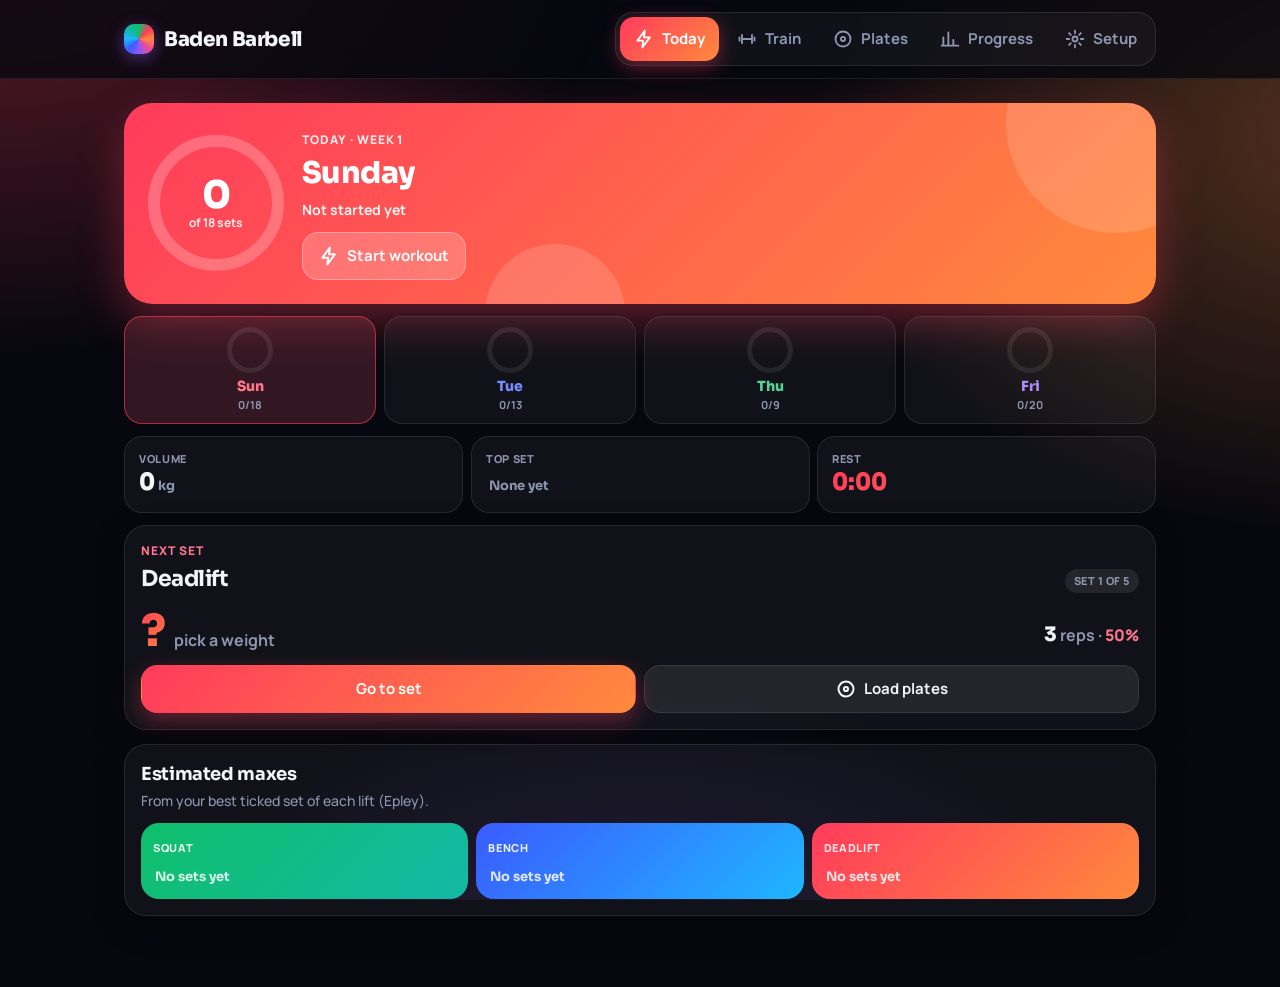
==== commit 2ad79c41: "Open the app on the Today dashboard Co-Authored-By: Claude Opus 5.5 <noreply@anthropic.com> Claude-S" ====
--- a/index.html
+++ b/index.html
@@ -29,11 +29,11 @@
       </div>
       <nav class="tabs" aria-label="Main">
         <span class="tabpill" aria-hidden="true"></span>
-        <button class="tab" data-act="tab" data-tab="today">
+        <button class="tab on" data-act="tab" data-tab="today">
           <svg viewBox="0 0 24 24" aria-hidden="true"><path d="M13 2L4 14h7l-1 8 9-12h-7z"/></svg>
           <span>Today</span>
         </button>
-        <button class="tab on" data-act="tab" data-tab="train">
+        <button class="tab" data-act="tab" data-tab="train">
           <svg viewBox="0 0 24 24" aria-hidden="true"><path d="M3 10v4M6 7v10M18 7v10M21 10v4M6 12h12"/></svg>
           <span>Train</span>
         </button>
@@ -54,8 +54,8 @@
   </header>
 
   <main>
-    <section id="today" class="view" hidden></section>
-    <section id="train" class="view"></section>
+    <section id="today" class="view"></section>
+    <section id="train" class="view" hidden></section>
     <section id="plates" class="view" hidden></section>
     <section id="progress" class="view" hidden></section>
     <section id="setup" class="view" hidden></section>
